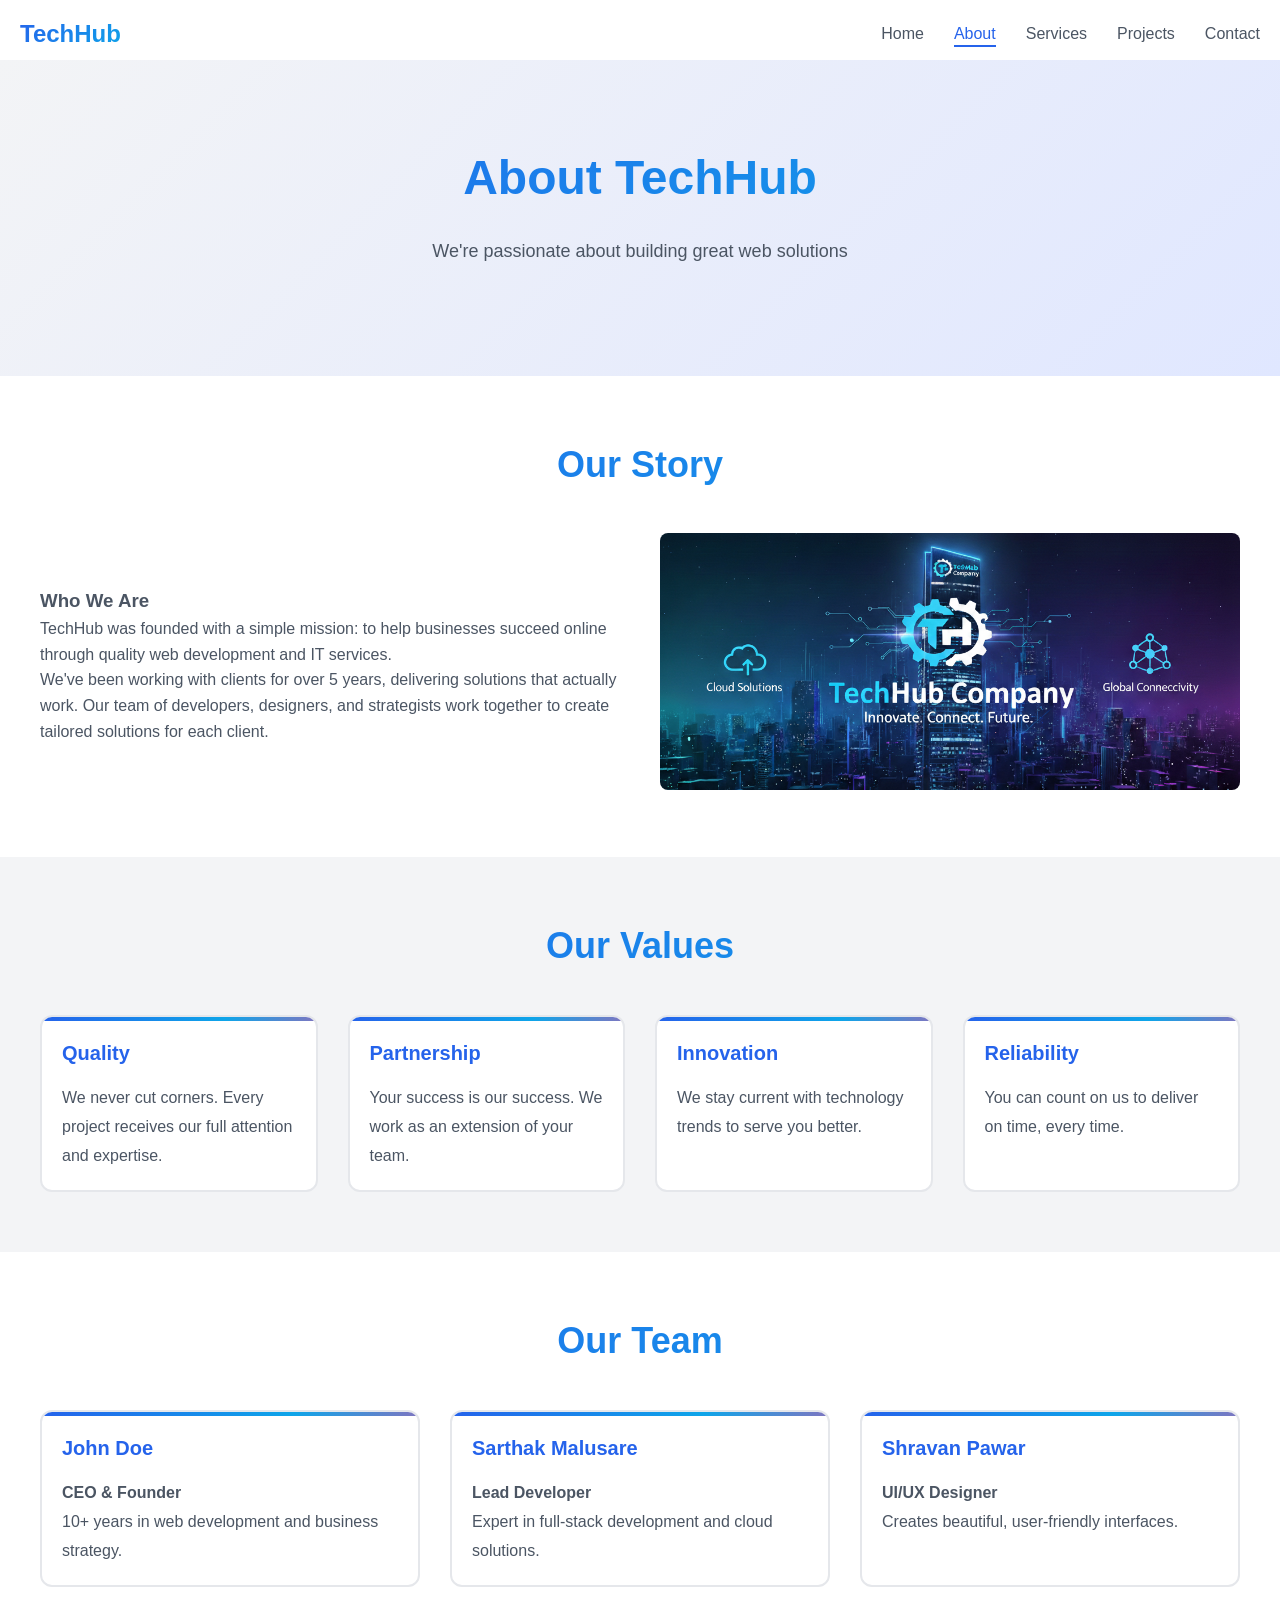
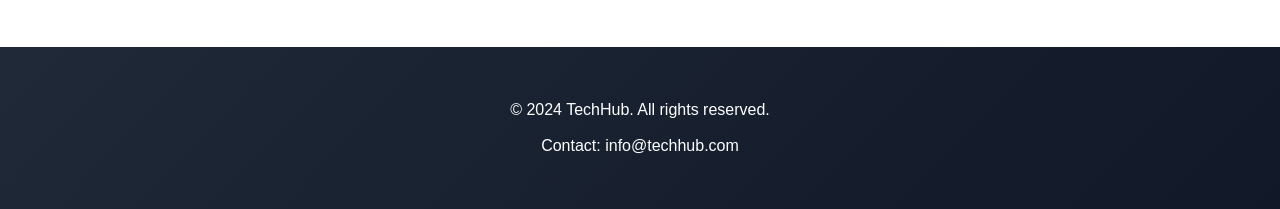
==== about.html @ 59ed913a "Add files via upload" ====
<!DOCTYPE html>
<html lang="en">
<head>
    <meta charset="UTF-8">
    <meta name="viewport" content="width=device-width, initial-scale=1.0">
    <title>About Us - TechHub</title>
    <link rel="stylesheet" href="style.css">
</head>
<body>
   
    <nav>
        <div class="logo">TechHub</div>
        <ul class="nav-links">
            <li><a href="index.html">Home</a></li>
            <li><a href="about.html" class="active">About</a></li>
            <li><a href="services.html">Services</a></li>
            <li><a href="projects.html">Projects</a></li>
            <li><a href="contact.html">Contact</a></li>
        </ul>
        <div class="hamburger">
            <span></span>
            <span></span>
            <span></span>
        </div>
    </nav>

   
    <section class="hero">
        <div class="container">
            <h1>About TechHub</h1>
            <p>We're passionate about building great web solutions</p>
        </div>
    </section>

    <section class="section">
        <div class="container">
            <h2 class="section-title">Our Story</h2>
            <div class="two-col">
                <div>
                    <h3>Who We Are</h3>
                    <p>TechHub was founded with a simple mission: to help businesses succeed online through quality web development and IT services.</p>
                    <p>We've been working with clients for over 5 years, delivering solutions that actually work. Our team of developers, designers, and strategists work together to create tailored solutions for each client.</p>
                </div>
                <div style="text-align: center;">
                    <img src="company name.png" alt="Company Logo" style="width: 100%; border-radius: 8px; max-height: 300px; object-fit: cover;">
                </div>
            </div>
        </div>
    </section>

    <section class="section" style="background-color: var(--light);">
        <div class="container">
            <h2 class="section-title">Our Values</h2>
            <div class="grid">
                <div class="card">
                    <h3 class="card-title">Quality</h3>
                    <p class="card-text">We never cut corners. Every project receives our full attention and expertise.</p>
                </div>
                <div class="card">
                    <h3 class="card-title">Partnership</h3>
                    <p class="card-text">Your success is our success. We work as an extension of your team.</p>
                </div>
                <div class="card">
                    <h3 class="card-title">Innovation</h3>
                    <p class="card-text">We stay current with technology trends to serve you better.</p>
                </div>
                <div class="card">
                    <h3 class="card-title">Reliability</h3>
                    <p class="card-text">You can count on us to deliver on time, every time.</p>
                </div>
            </div>
        </div>
    </section>

    
    <section class="section">
        <div class="container">
            <h2 class="section-title">Our Team</h2>
            <div class="grid">
                <div class="card">
                    <h3 class="card-title">John Doe</h3>
                    <p class="card-text"><strong>CEO & Founder</strong></p>
                    <p class="card-text">10+ years in web development and business strategy.</p>
                </div>
                <div class="card">
                    <h3 class="card-title">Sarthak Malusare</h3>
                    <p class="card-text"><strong>Lead Developer</strong></p>
                    <p class="card-text">Expert in full-stack development and cloud solutions.</p>
                </div>
                <div class="card">
                    <h3 class="card-title">Shravan Pawar</h3>
                    <p class="card-text"><strong>UI/UX Designer</strong></p>
                    <p class="card-text">Creates beautiful, user-friendly interfaces.</p>
                </div>
            </div>
        </div>
    </section>


    <footer>
        <div class="container">
            <p>&copy; 2024 TechHub. All rights reserved.</p>
            <p>Contact: <a href="mailto:info@techhub.com" style="color: white; text-decoration: none;">info@techhub.com</a></p>
        </div>
    </footer>

    <script src="script.js"></script>
</body>
</html>
---- style.css ----
:root {
    --primary: #2563eb;
    --secondary: #0ea5e9;
    --dark: #1f2937;
    --light: #f3f4f6;
    --text: #4b5563;
    --border: #e5e7eb;
    --accent1: #ec4899;
    --accent2: #f59e0b;
    --accent3: #10b981;
    --accent4: #8b5cf6;
}

* {
    margin: 0;
    padding: 0;
    box-sizing: border-box;
}

body {
    font-family: 'Segoe UI', Tahoma, Geneva, Verdana, sans-serif;
    line-height: 1.6;
    color: var(--text);
    background-color: white;
    padding-top: 60px;
}


nav {
    background: transparent;
    backdrop-filter: none;
    padding: 15px 20px;
    border-bottom: none;
    display: flex;
    justify-content: space-between;
    align-items: center;
    position: fixed;
    top: 0;
    width: 100%;
    z-index: 1000;
}

.logo {
    font-size: 24px;
    font-weight: bold;
    background: linear-gradient(135deg, var(--primary), var(--secondary));
    -webkit-background-clip: text;
    -webkit-text-fill-color: transparent;
    background-clip: text;
}

.nav-links {
    display: flex;
    list-style: none;
    gap: 30px;
}

.nav-links a {
    text-decoration: none;
    color: var(--text);
    font-weight: 500;
    position: relative;
}

.nav-links a::after {
    content: '';
    position: absolute;
    bottom: -5px;
    left: 0;
    width: 0;
    height: 2px;
    background-color: var(--primary);
    transition: width 0.3s ease;
}

.nav-links a:hover::after,
.nav-links a.active::after {
    width: 100%;
}

.nav-links a:hover,
.nav-links a.active {
    color: var(--primary);
}

.hamburger {
    display: none;
    flex-direction: column;
    cursor: pointer;
}

.hamburger span {
    width: 25px;
    height: 3px;
    background-color: var(--dark);
    margin: 4px 0;
    border-radius: 3px;
}

.hero {
    background: linear-gradient(135deg, var(--light) 0%, #e0e7ff 100%);
    padding: 80px 20px;
    text-align: center;
}

.hero h1 {
    font-size: 48px;
    background: linear-gradient(135deg, var(--primary), var(--secondary));
    -webkit-background-clip: text;
    -webkit-text-fill-color: transparent;
    background-clip: text;
    margin-bottom: 20px;
}

.hero p {
    font-size: 18px;
    color: var(--text);
    margin-bottom: 30px;
    max-width: 600px;
    margin-left: auto;
    margin-right: auto;
}


.btn {
    display: inline-block;
    padding: 12px 30px;
    background: linear-gradient(135deg, var(--primary), var(--secondary));
    color: white;
    text-decoration: none;
    border-radius: 5px;
    border: none;
    cursor: pointer;
    font-size: 16px;
    margin: 5px;
    transition: transform 0.3s ease, box-shadow 0.3s ease;
}

.btn:hover {
    transform: translateY(-2px);
    box-shadow: 0 8px 20px rgba(37, 99, 235, 0.3);
}

.btn-secondary {
    background: linear-gradient(135deg, var(--secondary), var(--accent3));
}


.section {
    padding: 60px 20px;
}

.section-title {
    font-size: 36px;
    background: linear-gradient(135deg, var(--primary), var(--secondary));
    -webkit-background-clip: text;
    -webkit-text-fill-color: transparent;
    background-clip: text;
    margin-bottom: 40px;
    text-align: center;
}


.container {
    max-width: 1200px;
    margin: 0 auto;
}


.grid {
    display: grid;
    grid-template-columns: repeat(auto-fit, minmax(300px, 1fr));
    gap: 30px;
    margin-top: 30px;
}


.card {
    background: white;
    border: 2px solid var(--border);
    border-radius: 12px;
    padding: 20px;
    transition: all 0.3s ease;
    position: relative;
    overflow: hidden;
}

.card::before {
    content: '';
    position: absolute;
    top: 0;
    left: 0;
    width: 100%;
    height: 4px;
    background: linear-gradient(90deg, var(--primary), var(--secondary), var(--accent1), var(--accent3));
    background-size: 200% 100%;

}

@keyframes gradientShift {
    0% { background-position: 0% center; }
    50% { background-position: 100% center; }
    100% { background-position: 0% center; }
}

.card:hover {
    transform: translateY(-8px);
    box-shadow: 0 12px 30px rgba(37, 99, 235, 0.2);
    border-color: var(--primary);
}

.card-title {
    font-size: 20px;
    color: var(--primary);
    margin-bottom: 15px;
}

.card-text {
    color: var(--text);
    line-height: 1.8;
}

.card-header {
    width: 120%;
    height: 200px;
    margin: -20px -20px 15px -20px;
    border-radius: 12px 12px 0 0;
    object-fit: cover;
}


.form-group {
    margin-bottom: 20px;
}

label {
    display: block;
    margin-bottom: 8px;
    color: var(--primary);
    font-weight: 600;
}

input,
textarea {
    width: 100%;
    padding: 12px;
    border: 2px solid var(--border);
    border-radius: 8px;
    font-size: 16px;
    font-family: inherit;
    transition: all 0.3s ease;
}

input:focus,
textarea:focus {
    outline: none;
    border-color: var(--primary);
    box-shadow: 0 0 0 3px rgba(37, 99, 235, 0.1);
}

textarea {
    resize: vertical;
}


footer {
    background: linear-gradient(135deg, var(--dark), #111827);
    color: white;
    padding: 40px 20px;
    text-align: center;
}

footer p {
    margin: 10px 0;
}

.text-center {
    text-align: center;
}

.mt-20 {
    margin-top: 20px;
}

.mb-20 {
    margin-bottom: 20px;
}

.two-col {
    display: grid;
    grid-template-columns: 1fr 1fr;
    gap: 40px;
    align-items: center;
}

.two-col-img {
    width: 100%;
    border-radius: 12px;
}


.contact-box {
    background: linear-gradient(135deg, white, #f8f9ff);
    border: 2px solid var(--primary);
    padding: 30px;
    border-radius: 12px;
    text-align: center;
    transition: all 0.3s ease;
    box-shadow: 0 4px 12px rgba(0, 0, 0, 0.08);
}

.contact-box:hover {
    transform: translateY(-5px);
    box-shadow: 0 12px 24px rgba(37, 99, 235, 0.15);
    border-color: var(--secondary);
}

.contact-box h3 {
    background: linear-gradient(135deg, var(--primary), var(--secondary));
    -webkit-background-clip: text;
    -webkit-text-fill-color: transparent;
    background-clip: text;
    margin-bottom: 15px;
    font-size: 22px;
}

.contact-box p {
    color: var(--text);
    font-size: 15px;
    margin-bottom: 10px;
}

.contact-box a {
    color: var(--primary);
    text-decoration: none;
    font-weight: 600;
    font-size: 16px;
    transition: color 0.3s ease;
}

.contact-box a:hover {
    color: var(--secondary);
}


.section .grid {
    grid-template-columns: repeat(auto-fit, minmax(250px, 1fr));
}


@media (max-width: 768px) {
    nav {
        flex-wrap: wrap;
    }

    .nav-links {
        display: none;
        width: 100%;
        flex-direction: column;
        gap: 0;
        margin-top: 10px;
    }

    .nav-links.active {
        display: flex;
    }

    .nav-links a {
        padding: 10px;
        border-bottom: 1px solid var(--border);
    }

    .hamburger {
        display: flex;
    }

    .hero h1 {
        font-size: 32px;
    }

    .two-col {
        grid-template-columns: 1fr;
    }

    .grid {
        grid-template-columns: 1fr;
    }

    .section {
        padding: 40px 20px;
    }

    .section-title {
        font-size: 28px;
    }
}
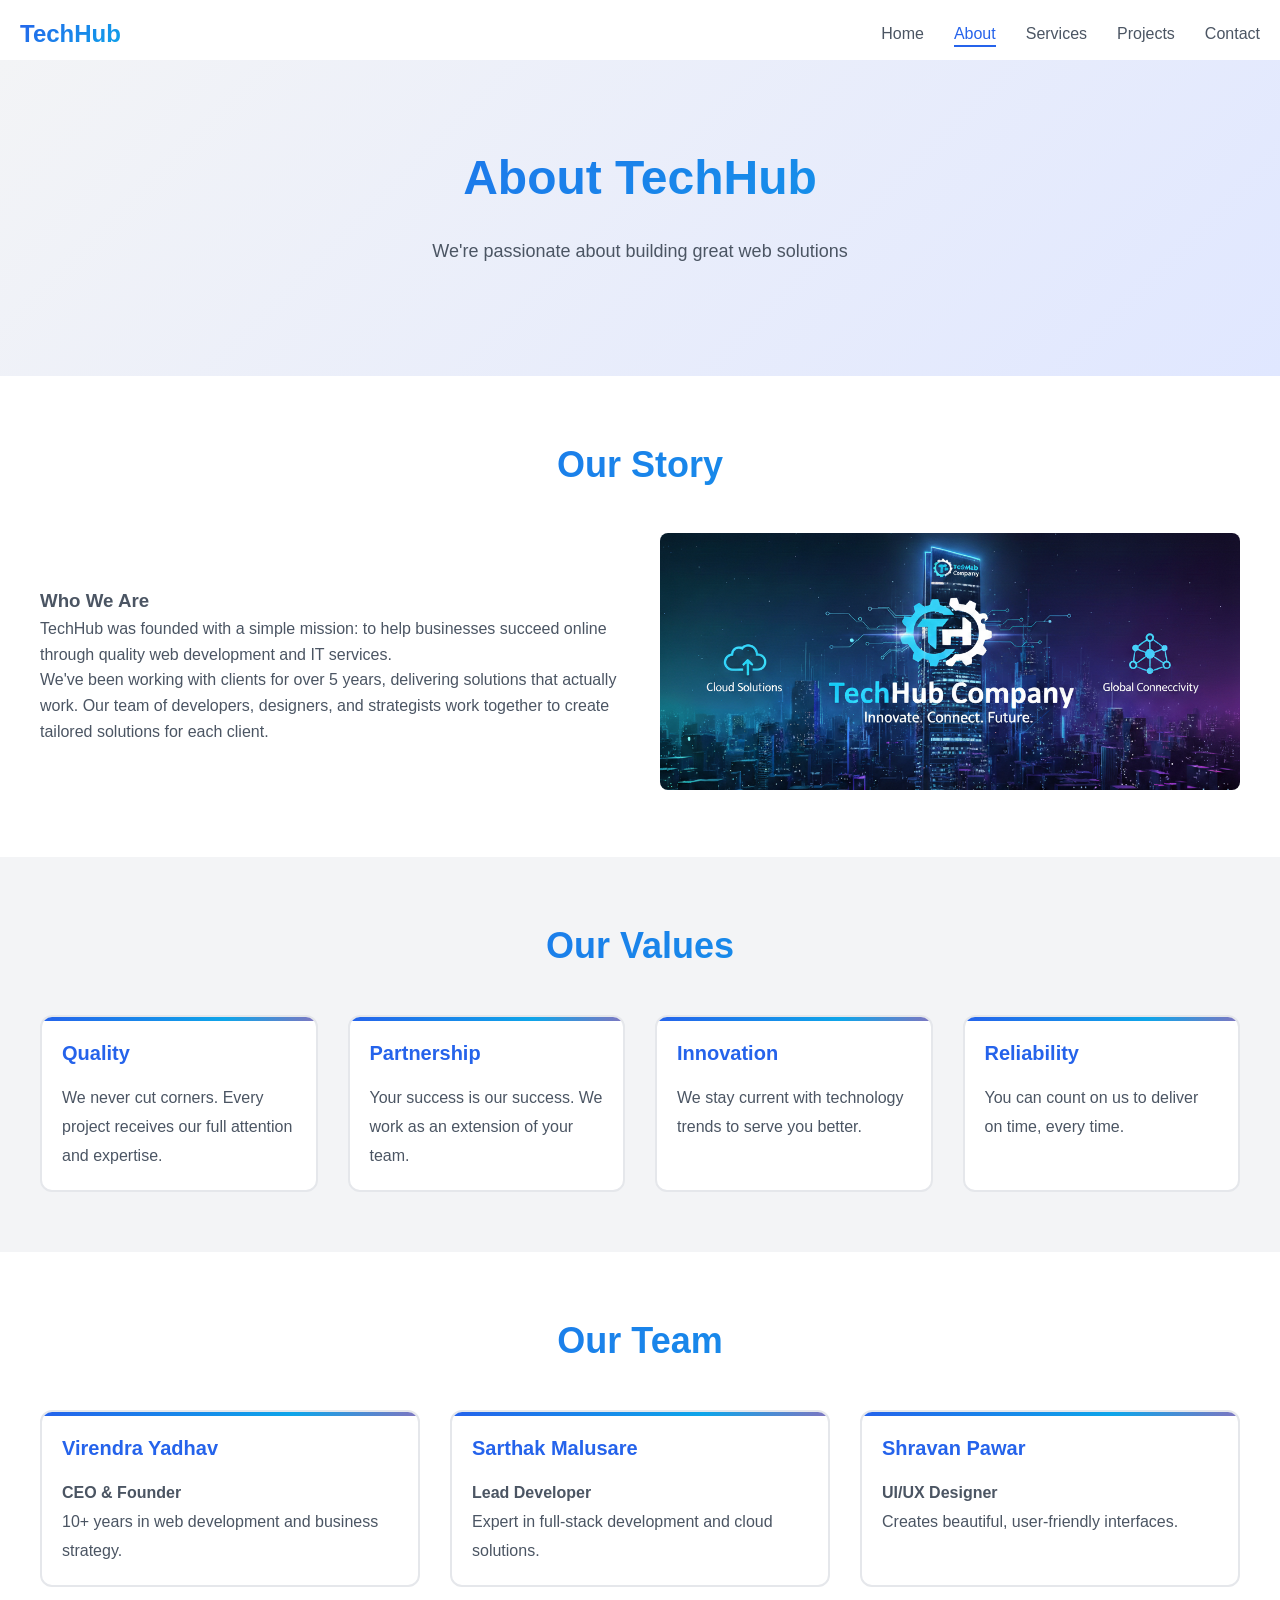
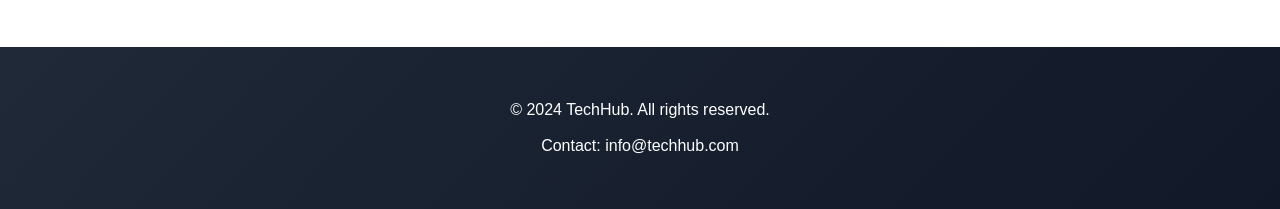
==== commit 025b9734: "Revise team section and improve HTML structure Updated team member details and fixed formatting issu" ====
--- a/about.html
+++ b/about.html
@@ -78,7 +78,7 @@
             <h2 class="section-title">Our Team</h2>
             <div class="grid">
                 <div class="card">
-                    <h3 class="card-title">John Doe</h3>
+                    <h3 class="card-title">Virendra Yadhav</h3>
                     <p class="card-text"><strong>CEO & Founder</strong></p>
                     <p class="card-text">10+ years in web development and business strategy.</p>
                 </div>
@@ -106,4 +106,5 @@
 
     <script src="script.js"></script>
 </body>
-</html>+
+</html>
